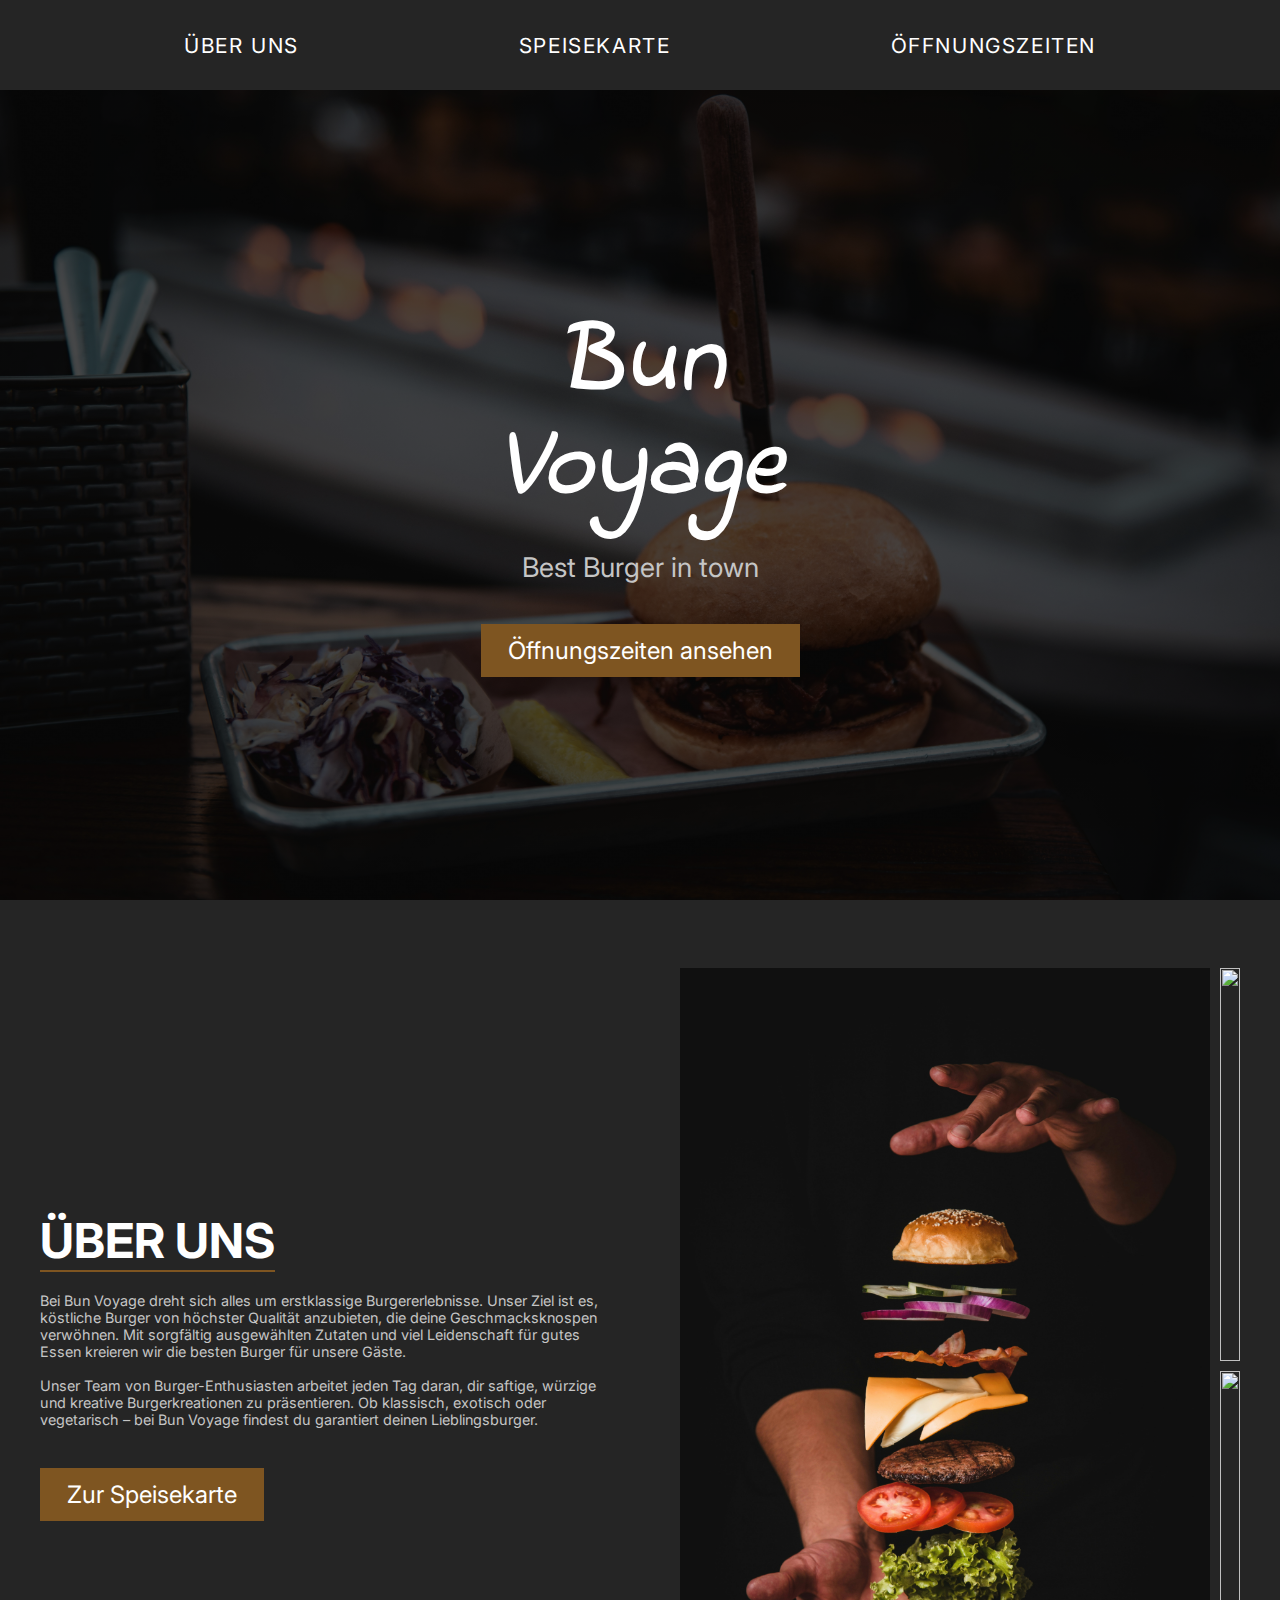
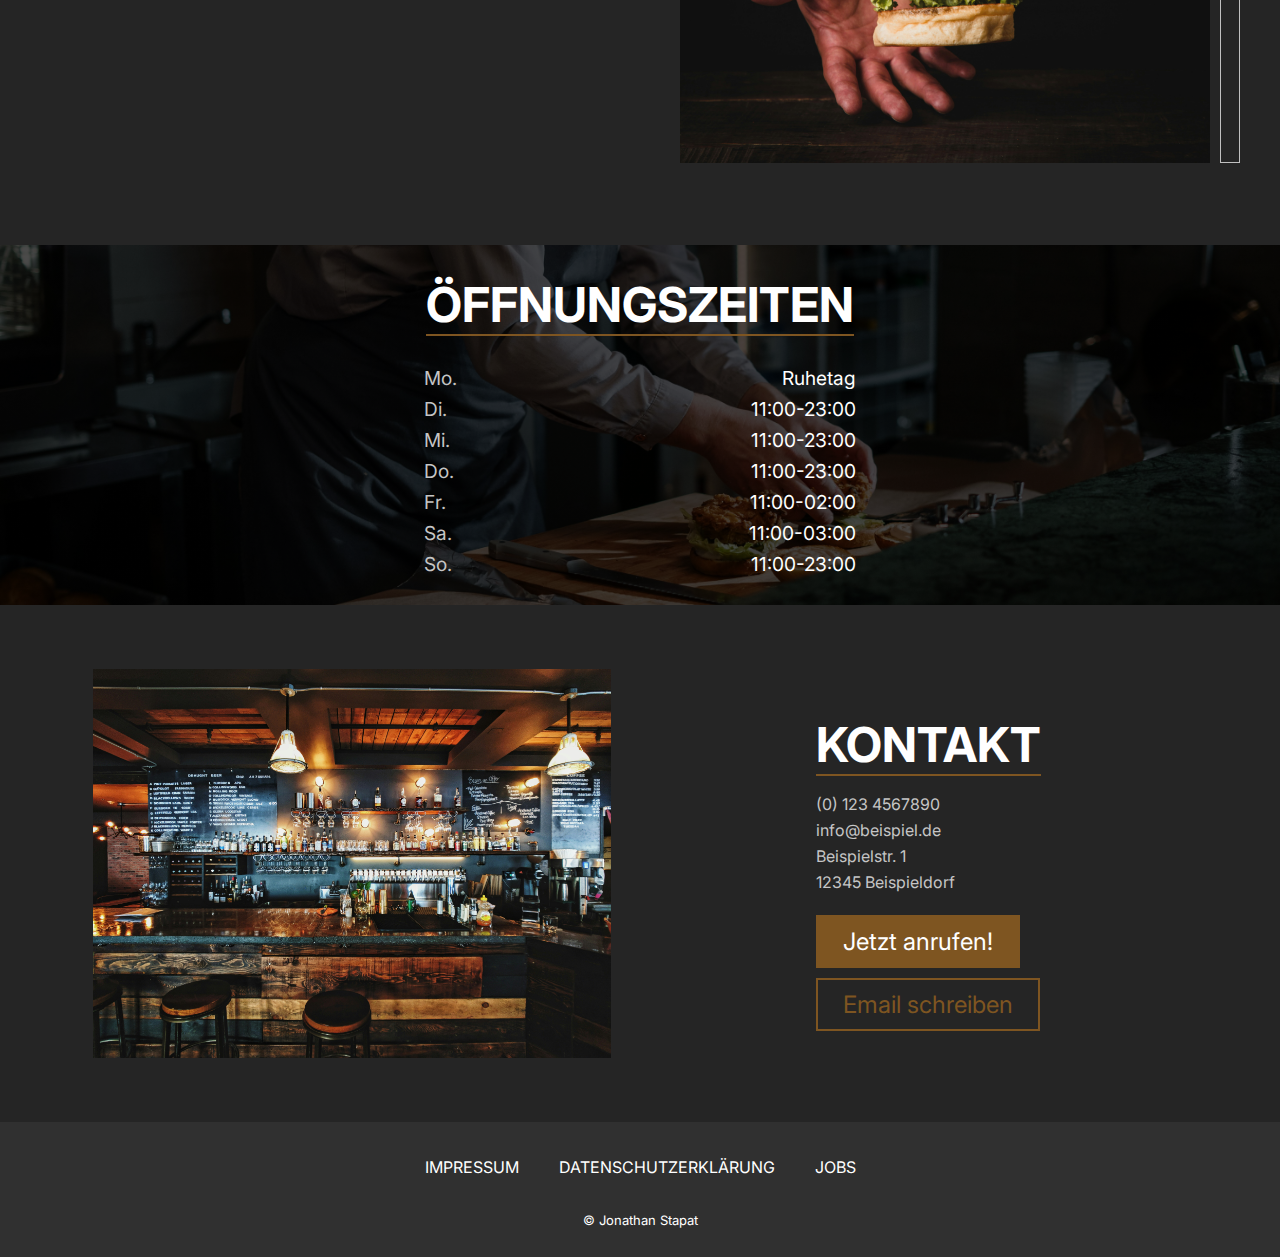
==== burgee.html @ 1b1ec247 "Changed all content from pizzeria website to a burger website and created a menu" ====
<!DOCTYPE html>
<html lang="de">
  <head>
    <meta charset="UTF-8" />
    <meta name="viewport" content="width=device-width, initial-scale=1.0" />
    <meta name="format-detection" content="telephone=no">
    <link rel="stylesheet" href="styles.css" />
    <title>Bun Voyage</title>
  </head>

  <body>
    <section class="nav">
      <a class="nav-link" href="#about">über <wbr />uns</a>
      <a class="nav-link" href="speisekarte.html" >speise<wbr />karte</a>
      <a class="nav-link" href="#info-wrapper">öffnungs<wbr />zeiten</a>
    </section>

    <section class="hero">
      <h1 class="hero-name">
        Bun <br />
        Voyage
      </h1>
      <p class="subtext">Best Burger in town</p>
      <a class="button" href="#info-wrapper">Öffnungszeiten ansehen</a>
    </section>
    <section class="about container" id="about">
      <div class="about-content">
        <h2 class="header">über uns</h2>
        <p class="about-text">
          Bei Bun Voyage dreht sich alles um erstklassige Burgererlebnisse. Unser Ziel ist es, köstliche Burger von höchster Qualität anzubieten, die deine Geschmacksknospen verwöhnen. Mit sorgfältig ausgewählten Zutaten und viel Leidenschaft für gutes Essen kreieren wir die besten Burger für unsere Gäste.
          <br />
          <br />
          Unser Team von Burger-Enthusiasten arbeitet jeden Tag daran, dir saftige, würzige und kreative Burgerkreationen zu präsentieren. Ob klassisch, exotisch oder vegetarisch – bei Bun Voyage findest du garantiert deinen Lieblingsburger.
        </p>
        <a href="" class="button">Zur Speisekarte</a>
      </div>
      <div class="about-images">
        <img
          class="about-image about-image-large"
          src="Bilder/burgee-about-1.jpg"
          alt=""
        />
        <div class="about-image-small">
          <img class="about-image" src="Bilder/burgee-about-2.jpg" alt="" />
          <img class="about-image" src="Bilder/burgee-about-3.jpg" alt="" />
        </div>
      </div>
    </section>
    <section class="info-wrapper" id="info-wrapper">
      <div class="info container">
        <h2 class="header">öffnungszeiten</h2>
        <div class="hours">
          <p class="eachday">
            <span class="days">Mo.</span><span class="time">Ruhetag</span>
          </p>
          <p class="eachday">
            <span class="days">Di.</span><span class="time">11:00-23:00</span>
          </p>
          <p class="eachday">
            <span class="days">Mi.</span><span class="time">11:00-23:00</span>
          </p>
          <p class="eachday">
            <span class="days">Do.</span><span class="time">11:00-23:00</span>
          </p>
          <p class="eachday">
            <span class="days">Fr.</span><span class="time">11:00-02:00</span>
          </p>
          <p class="eachday">
            <span class="days">Sa.</span><span class="time">11:00-03:00</span>
          </p>
          <p class="eachday">
            <span class="days">So.</span><span class="time">11:00-23:00</span>
          </p>
        </div>
      </div>
    </section>
    <section class="contact-wrapper">
      <div class="contact container">
        <img src="Bilder/burgee-contact.jpg" alt="People raising hands" class="contact-img">
        <div class="contact-content">
          <h2 class="header">kontakt</h2>
          <div class="address">
            <p class ="address-info">(0) 123 4567890</p>
            <p class ="address-info">info@beispiel.de</p>
            <p class ="address-info">Beispielstr. 1</p>
            <p class ="address-info">12345 Beispieldorf</p>
          </div>
          <div class="contact-buttons">
            <a href="" class="button">Jetzt anrufen!</a>
            <a href="" class="button inverted">Email schreiben</a>
          </div>
        </div>
      </div>
    </section>
    <section class="footer">
      <div class="footer-links">
        <a href="" class="nav-link">impressum</a>
        <a href="" class="nav-link">datenschutzerklärung</a>
        <a href="" class="nav-link">jobs</a>
      </div>
        <p class="copyright">&copy; Jonathan Stapat</p>
    </section>
</html>
---- styles.css ----
@import url("https://fonts.googleapis.com/css2?family=Inter:wght@100..900&display=swap");
@import url('https://fonts.googleapis.com/css2?family=Indie+Flower&family=Inter:wght@100..900&family=Lobster&display=swap');

* {
  padding: 0;
  margin: 0;
}

:root {
  --main-color: rgb(126, 85, 33);
  --text-color: white;
  --darker-text: rgb(197, 197, 197);
}

html {
  scroll-behavior: smooth;
}

body {
  background-color: #252525;
  color: var(--text-color);
  font-family: "Inter", sans-serif;
}

.nav {
  height: 10vh;
  display: flex;
  justify-content: space-evenly;
  align-items: center;
  text-transform: uppercase;
  font-size: 0.9rem;
  letter-spacing: 0.1rem;
  gap: 1rem;
  text-align: center;
}

.nav-link {
  color: var(--text-color);
  margin: 0px 20px;
  text-decoration: none;
  transition: all 0.2s ease-in-out;
}

.nav-link:hover {
  color: var(--main-color);
}

.hero {
  height: 90vh;
  position: relative;
  background-size: cover;
  background-position: 50% 70%;
  background-repeat: no-repeat;
  display: flex;
  flex-direction: column;
  align-items: center;
  justify-content: center;
  background-image: linear-gradient(rgba(0, 0, 0, 0.7), rgba(0, 0, 0, 0.7)),
    url(Bilder/burgee-hero.jpg);
  text-align: center;
}

.hero-name {
  font-family: "Indie Flower", sans-serif;
  font-style: italic;
  font-size: 3.5rem;
  line-height: 4rem;
}

.subtext {
  font-size: 1rem;
  margin-top: 20px;
  color: var(--darker-text);
}

.button {
  font-size: 1rem;
  margin-top: 40px;
  padding: 10px 25px;
  border: 2px solid;
  border-color: var(--main-color);
  background-color: var(--main-color);
  text-decoration: none;
  color: var(--text-color);
}

.button:hover {
  background-color: transparent;
  color: var(--main-color);
  transition: all 0.2s ease-in-out;
}

.about {
  display: grid;
  padding-bottom: 2rem;
}

.about-content {
  display: flex;
  flex-direction: column;
  align-items: flex-start;
  padding: 30px 40px;
}

.header {
  text-transform: uppercase;
  border-bottom: 2px solid;
  border-color: var(--main-color);
  font-size: 1.6rem;
  width: fit-content;
}

.about-text {
  font-size: 0.9rem;
  color: var(--darker-text);
  padding-top: 20px;
}

.about-images {
  padding: 20px 40px;
  display: flex;
  gap: 10px;
}

.about-image {
  height: 100%;
  width: 100%;
  object-fit: cover;
}

.about-image-large {
  min-width: 50%;
}

.about-image-small {
  display: flex;
  flex-direction: column;
  gap: 10px;
}

.info-wrapper {
  height: 33vh;
  position: relative;
  background-size: cover;
  background-position: 50% 69%;
  background-repeat: no-repeat;
  background-image: linear-gradient(rgba(0, 0, 0, 0.7), rgba(0, 0, 0, 0.7)),
    url(Bilder/burgee-info.jpg);
}

.hours {
  display: flex;
  flex-direction: column;
  justify-content: center;
  align-items: center;
  margin-top: 1.1rem;
  width: 100%;
  gap: 4px;
}

.info .header {
  margin: 0 auto;
  padding-top: 20px;
}

.eachday {
  display: flex;
  width: 15rem;
  justify-content: space-between;
}

.days {
  color: var(--darker-text);
}

.contact {
  display: grid;
  margin: 2rem;
}

.contact-img {
  width: 100%;
  object-fit: cover;
}

.contact-content {
  margin-top: 20px;
}

.address {
  color: var(--darker-text);
  margin-top: 15px;
  margin-bottom: 10px;
}

.address-info {
  padding: 3px 0;
}

.contact-buttons {
  display: flex;
  flex-direction: column;
  align-items: flex-start;
}

.contact-buttons .button {
  margin-top: 10px;
}

.inverted {
  background-color: transparent;
  color: var(--main-color);
}

.inverted:hover {
  background-color: var(--main-color);
  color: var(--text-color);
}

.footer {
  height: 15vh;
  background-color: rgb(48, 48, 48);
}

.footer-links {
  height: 10vh;
  display: flex;
  justify-content: center;
  align-items: center;
  text-transform: uppercase;
}

.copyright {
  text-align: center;
  font-size: small;
}

@media only screen and (min-width: 600px) {
  .nav {
    font-size: 1rem;
  }

  .hero-name {
    font-size: 4rem;
    line-height: 4.5rem;
  }

  .subtext {
    font-size: 1.3rem;
    padding-top: 5px;
  }

  .button {
    font-size: 1.2rem;
  }

  .header {
    font-size: 2rem;
  }

  .info-wrapper {
    height: 35vh;
  }

  .info .header {
    margin-top: 30px;
    margin-bottom: 25px;
  }

  .hours {
    gap: 6px;
  }

  .eachday {
    width: 18rem;
    font-size: 1.1rem;
  }

  .contact {
    grid-template-columns: 2fr 1fr;
    gap: 1rem;
    align-items: center;
    justify-items: center;
    padding: 2rem;
  }

  .contact-img {
    width: 80%;
    height: auto;
  }
}

@media only screen and (min-width: 1000px) {
  .nav {
    font-size: 1.3rem;
  }

  .hero-name {
    font-size: 6rem;
    line-height: 6.5rem;
  }

  .subtext {
    font-size: 1.7rem;
    padding-top: 10px;
  }

  .button {
    font-size: 1.5rem;
  }

  .header {
    font-size: 3rem;
  }

  .about {
    grid-template-columns: 1fr 1fr;
    margin-top: 3rem;
    align-items: center;
  }

  .info-wrapper {
    height: 40vh;
  }

  .info .header {
    margin-bottom: 30px;
    padding-top: 30px;
  }

  .hours {
    gap: 7px;
  }

  .eachday {
    width: 27rem;
    font-size: 1.2rem;
  }

  .contact {
    grid-template-columns: 1fr 1fr;
    gap: 0;
  }

  .contact-img {
    width: 90%;
  }

  /* .contact-buttons {
    flex-direction: row;
    gap: 1rem;
  } */
}

@media only screen and (min-width: 1400px) {
  .container {
    max-width: 1200px;
    margin: 3rem auto;
  }
}

@media only screen and (max-width: 600px) {
  .footer-links {
    flex-direction: column;
    font-size: 14px;
    gap: 4px;
    padding-top: 5px;
  }
}
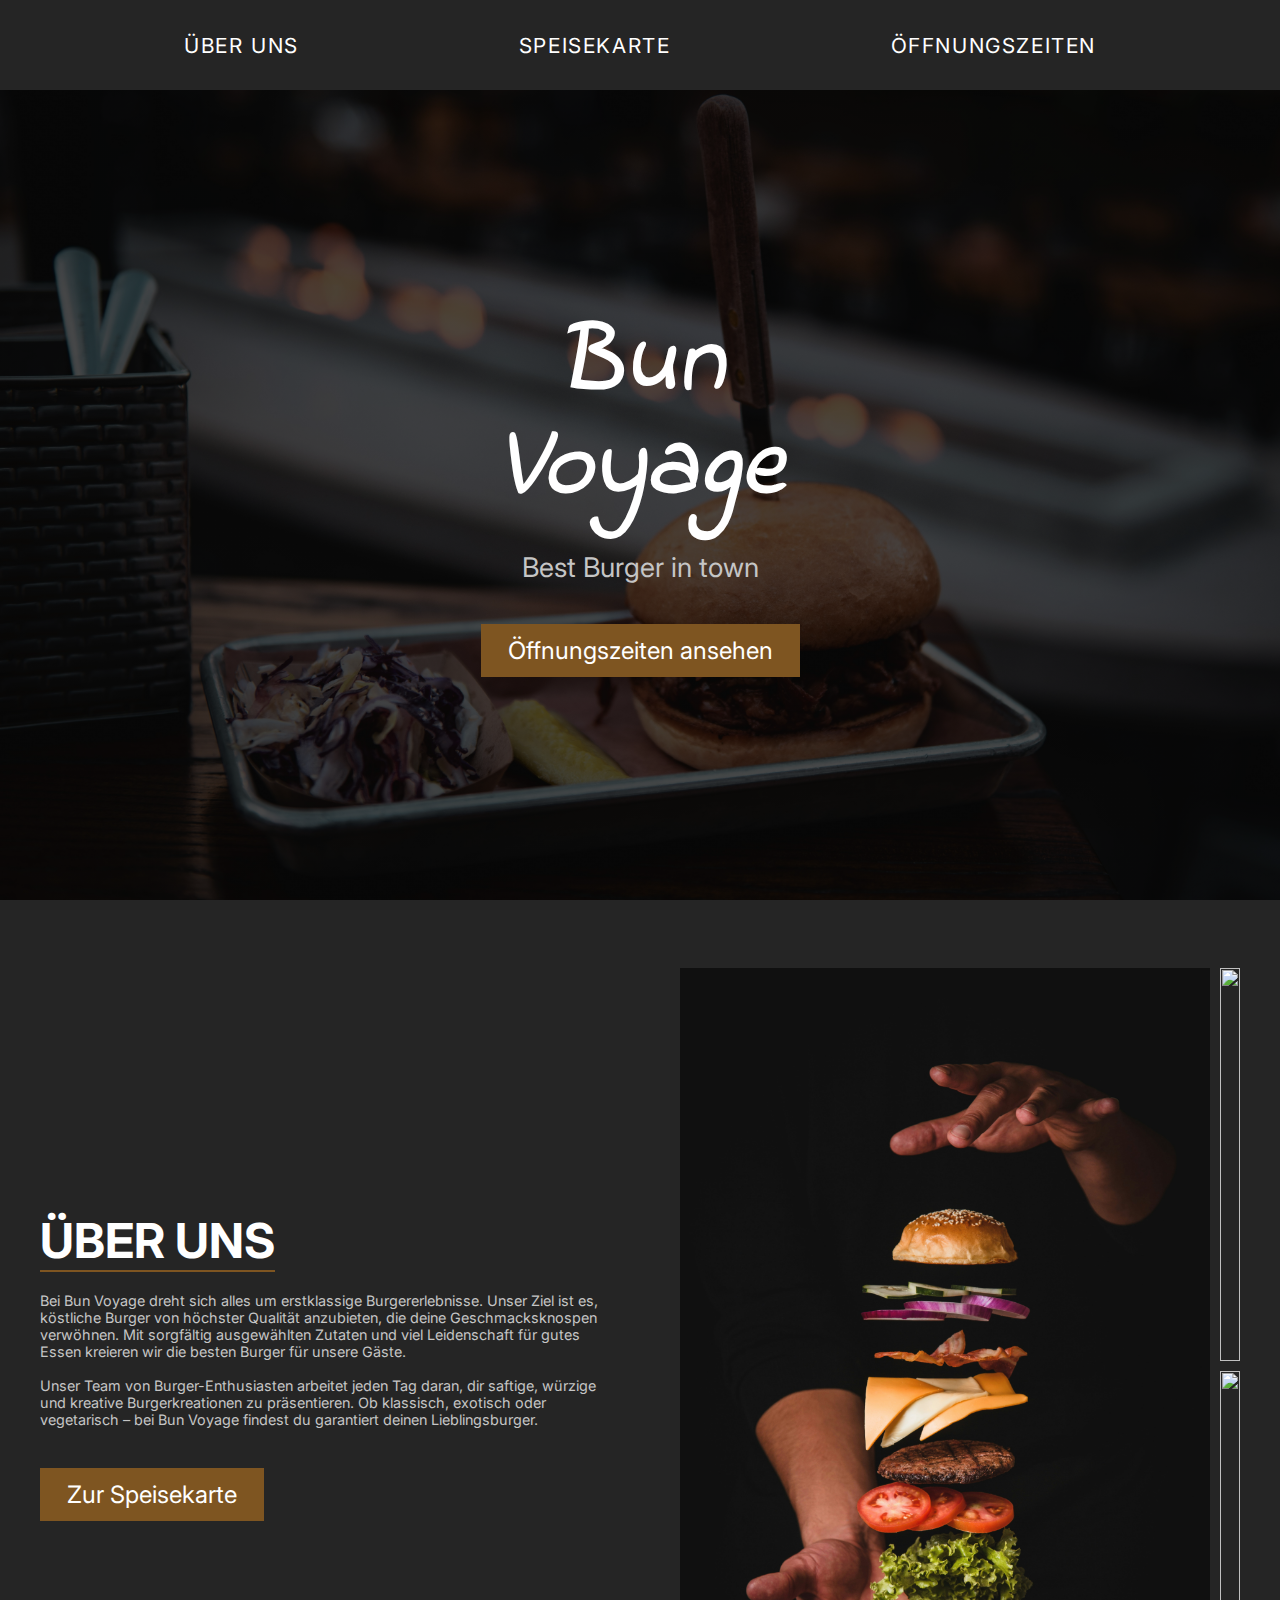
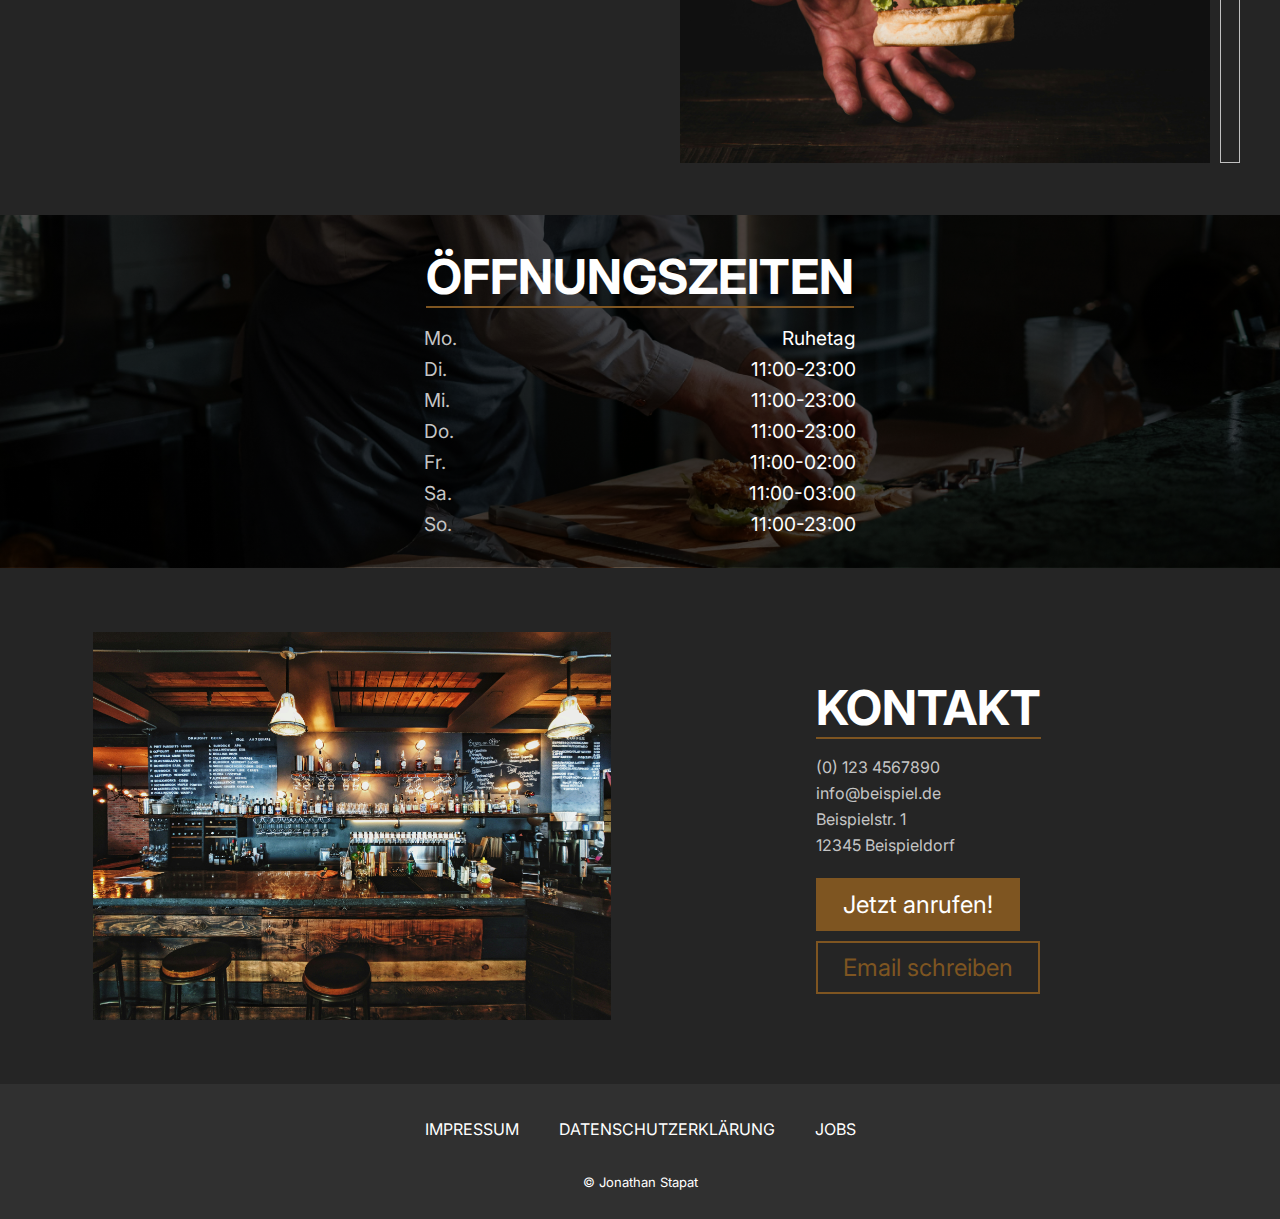
==== commit 0df98bf8: "Adjusted padding and added link to phone number and email" ====
--- a/burgee.html
+++ b/burgee.html
@@ -86,8 +86,8 @@
             <p class ="address-info">12345 Beispieldorf</p>
           </div>
           <div class="contact-buttons">
-            <a href="" class="button">Jetzt anrufen!</a>
-            <a href="" class="button inverted">Email schreiben</a>
+            <a href="Tel: 01234567890" class="button">Jetzt anrufen!</a>
+            <a href="mailto: info@beispiel.de" class="button inverted">Email schreiben</a>
           </div>
         </div>
       </div>
--- a/styles.css
+++ b/styles.css
@@ -139,8 +139,7 @@
 }
 
 .info-wrapper {
-  height: 33vh;
-  position: relative;
+  padding: 2rem 0;
   background-size: cover;
   background-position: 50% 69%;
   background-repeat: no-repeat;
@@ -160,7 +159,6 @@
 
 .info .header {
   margin: 0 auto;
-  padding-top: 20px;
 }
 
 .eachday {
@@ -256,15 +254,6 @@
 
   .header {
     font-size: 2rem;
-  }
-
-  .info-wrapper {
-    height: 35vh;
-  }
-
-  .info .header {
-    margin-top: 30px;
-    margin-bottom: 25px;
   }
 
   .hours {
@@ -319,15 +308,6 @@
     align-items: center;
   }
 
-  .info-wrapper {
-    height: 40vh;
-  }
-
-  .info .header {
-    margin-bottom: 30px;
-    padding-top: 30px;
-  }
-
   .hours {
     gap: 7px;
   }
